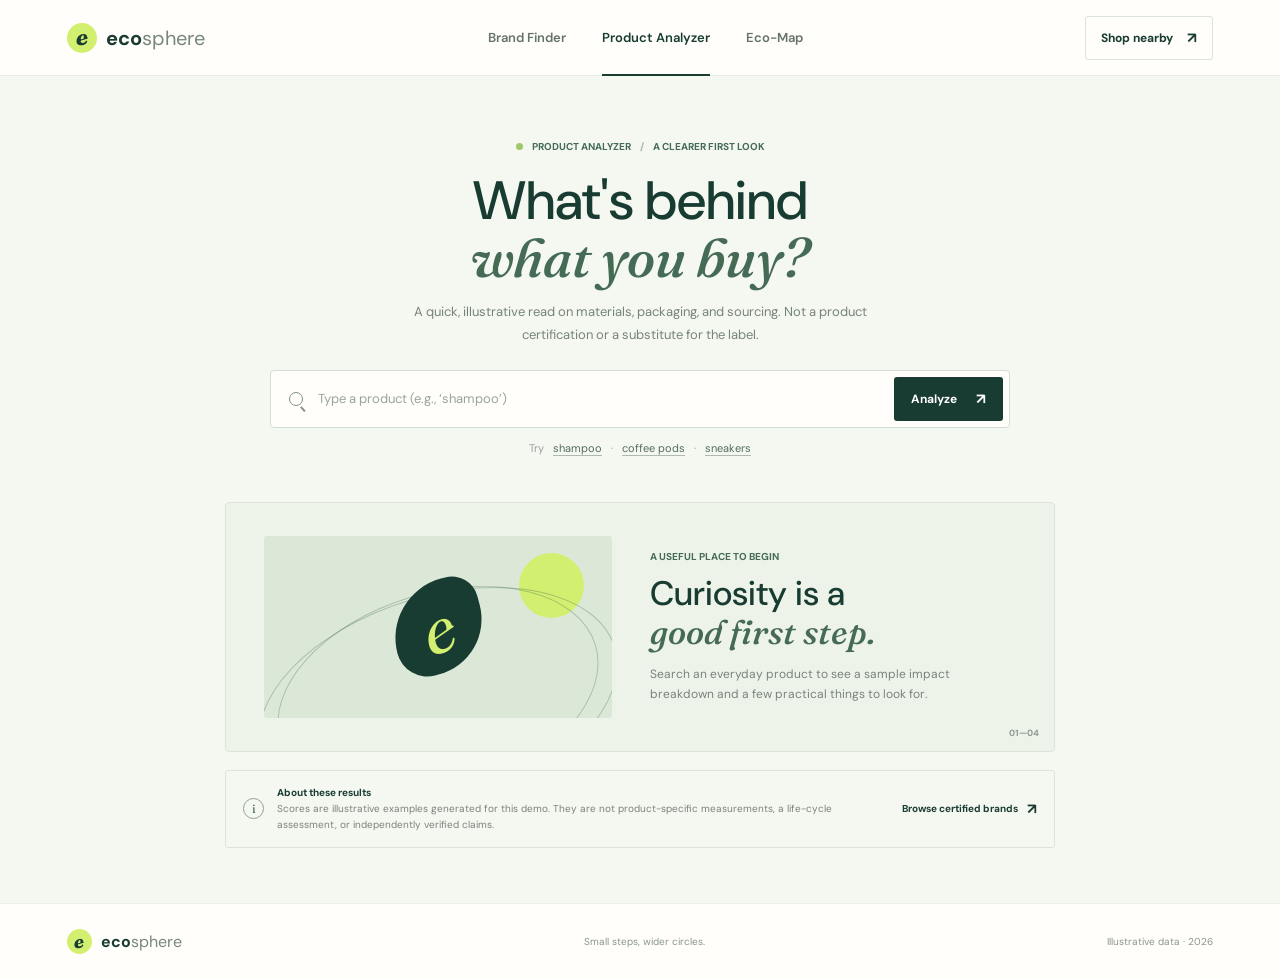
==== analyzer.html @ 040bf847 "initial" ====
<!doctype html>
<html lang="en">
<head>
  <meta charset="utf-8">
  <meta name="viewport" content="width=device-width, initial-scale=1">
  <meta name="theme-color" content="#183c32">
  <meta name="description" content="Explore a sample sustainability breakdown for everyday products.">
  <title>Product Analyzer | EcoSphere</title>
  <link rel="preconnect" href="https://fonts.googleapis.com">
  <link rel="preconnect" href="https://fonts.gstatic.com" crossorigin>
  <link href="https://fonts.googleapis.com/css2?family=DM+Sans:wght@400;500;600;700&family=Fraunces:opsz,wght@9..144,500;9..144,600&display=swap" rel="stylesheet">
  <link rel="stylesheet" href="styles.css">
  <script src="app.js" defer></script>
</head>
<body>
  <header class="site-header">
    <a class="wordmark" href="index.html" aria-label="EcoSphere home"><span class="brand-mark" aria-hidden="true">e</span><span>eco<span class="wordmark-light">sphere</span></span></a>
    <button class="menu-toggle" type="button" aria-label="Open navigation" aria-expanded="false" aria-controls="main-nav"><span></span><span></span></button>
    <nav class="main-nav" id="main-nav" aria-label="Main navigation">
      <a class="nav-link" href="index.html">Brand Finder</a>
      <a class="nav-link is-active" aria-current="page" href="analyzer.html">Product Analyzer</a>
      <a class="nav-link" href="eco-map.html">Eco-Map</a>
    </nav>
    <a class="header-cta" href="eco-map.html">Shop nearby <span aria-hidden="true">↗</span></a>
  </header>

  <main class="analyzer-page">
    <section class="analyzer-intro">
      <p class="eyebrow"><span class="eyebrow-dot"></span> Product Analyzer <span class="eyebrow-divider">/</span> A clearer first look</p>
      <h1>What's behind<br><em>what you buy?</em></h1>
      <p class="analyzer-lead">A quick, illustrative read on materials, packaging, and sourcing. Not a product certification or a substitute for the label.</p>
      <form class="analyzer-search" id="product-search-form">
        <span class="search-icon" aria-hidden="true"></span>
        <label class="sr-only" for="product-search">Search a product</label>
        <input id="product-search" type="search" placeholder="Type a product (e.g., ‘shampoo’)" autocomplete="off" required>
        <button class="button button-dark" type="submit">Analyze <span aria-hidden="true">↗</span></button>
      </form>
      <div class="suggestions"><span>Try</span><button type="button" data-suggestion="shampoo">shampoo</button><span>·</span><button type="button" data-suggestion="coffee pods">coffee pods</button><span>·</span><button type="button" data-suggestion="sneakers">sneakers</button></div>
    </section>
    <section class="analyzer-results" id="analyzer-results" aria-live="polite" aria-busy="false">
      <div class="analyzer-placeholder" id="analyzer-placeholder">
        <div class="placeholder-art" aria-hidden="true"><span class="placeholder-sun"></span><span class="placeholder-line placeholder-line-one"></span><span class="placeholder-line placeholder-line-two"></span><span class="placeholder-leaf">e</span></div>
        <div><p class="eyebrow">A useful place to begin</p><h2>Curiosity is a<br><em>good first step.</em></h2><p>Search an everyday product to see a sample impact breakdown and a few practical things to look for.</p></div>
        <span class="placeholder-index">01—04</span>
      </div>
      <article class="analysis-card" id="analysis-card" hidden></article>
    </section>
    <section class="method-note"><span class="method-icon">i</span><p><strong>About these results</strong><br>Scores are illustrative examples generated for this demo. They are not product-specific measurements, a life-cycle assessment, or independently verified claims.</p><a href="index.html#brand-finder" class="text-link">Browse certified brands <span aria-hidden="true">↗</span></a></section>
  </main>
  <footer class="site-footer"><a class="wordmark wordmark-footer" href="index.html"><span class="brand-mark" aria-hidden="true">e</span><span>eco<span class="wordmark-light">sphere</span></span></a><span>Small steps, wider circles.</span><span>Illustrative data · 2026</span></footer>
</body>
</html>
---- styles.css ----
:root {
  color-scheme: light;
  --forest: #183c32;
  --forest-dark: #102a24;
  --moss: #456b55;
  --lime: #d3ef70;
  --paper: #f5f7f1;
  --white: #fffefa;
  --ink: #1c2a23;
  --muted: #748078;
  --line: #dce3d8;
  --coral: #e78369;
  --font-body: "DM Sans", "Avenir Next", sans-serif;
  --font-display: "Fraunces", Georgia, serif;
}

* { box-sizing: border-box; }
html { scroll-behavior: smooth; }
body { margin: 0; background: var(--paper); color: var(--ink); font-family: var(--font-body); font-size: 15px; -webkit-font-smoothing: antialiased; }
a { color: inherit; text-decoration: none; }
button, input { color: inherit; font: inherit; }
button { cursor: pointer; }
.sr-only { position: absolute; width: 1px; height: 1px; padding: 0; margin: -1px; overflow: hidden; clip: rect(0,0,0,0); white-space: nowrap; border: 0; }

.site-header { position: sticky; z-index: 20; top: 0; display: flex; align-items: center; justify-content: space-between; height: 76px; padding: 0 5.2%; background: var(--white); border-bottom: 1px solid rgba(24,60,50,.09); }
.wordmark { display: inline-flex; align-items: center; gap: 9px; color: var(--forest); font-size: 20px; font-weight: 700; letter-spacing: 0; }
.wordmark-light { color: #78877b; font-weight: 400; }
.brand-mark { display: grid; width: 30px; height: 30px; place-items: center; border-radius: 50%; background: var(--lime); color: var(--forest); font-family: var(--font-display); font-size: 23px; font-style: italic; line-height: 1; }
.main-nav { display: flex; align-items: center; gap: 36px; height: 100%; }
.nav-link { position: relative; display: grid; align-items: center; height: 100%; color: #65736b; font-size: 13px; font-weight: 600; transition: color .18s ease; }
.nav-link:hover, .nav-link.is-active { color: var(--forest); }
.nav-link.is-active::after { position: absolute; right: 0; bottom: -1px; left: 0; height: 2px; background: var(--forest); content: ""; }
.header-cta { display: inline-flex; align-items: center; gap: 14px; padding: 11px 15px; border: 1px solid var(--line); border-radius: 3px; color: var(--forest); font-size: 12px; font-weight: 700; transition: background .2s ease, border-color .2s ease; }
.header-cta:hover { border-color: var(--lime); background: var(--lime); }
.header-cta span, .button span, .text-link span { font-size: 15px; }
.menu-toggle { display: none; }

.hero { position: relative; display: flex; min-height: 558px; align-items: center; overflow: hidden; background: var(--forest-dark); color: white; }
.hero-photo, .hero-shade { position: absolute; inset: 0; }
.hero-photo { background-image: url("https://images.unsplash.com/photo-1470252649378-9c29740c9fa8?auto=format&fit=crop&w=2200&q=85"); background-position: center 54%; background-size: cover; transform: scale(1.015); }
.hero-shade { background: linear-gradient(90deg, rgba(13,40,31,.91) 0%, rgba(13,40,31,.74) 43%, rgba(13,40,31,.15) 100%), linear-gradient(0deg, rgba(11,31,24,.34), transparent 40%); }
.hero-content { position: relative; width: min(760px, 80%); margin: 0 0 5px 10%; animation: rise-in .7s both; }
.eyebrow { display: flex; align-items: center; gap: 9px; margin: 0 0 21px; color: var(--moss); font-size: 10px; font-weight: 700; letter-spacing: 0; text-transform: uppercase; }
.eyebrow-light { color: rgba(255,255,255,.82); }
.eyebrow-dot { width: 7px; height: 7px; border-radius: 50%; background: #9dc96a; }
.hero h1, .analyzer-intro h1, .map-title h1 { margin: 0; font-size: clamp(42px, 5.4vw, 72px); font-weight: 500; letter-spacing: 0; line-height: 1.06; }
h1 em, h2 em, .closing-band em { color: var(--lime); font-family: var(--font-display); font-weight: 500; }
.hero-copy { max-width: 470px; margin: 22px 0 28px; color: rgba(255,255,255,.8); font-size: 15px; line-height: 1.75; }
.hero-actions { display: flex; align-items: center; gap: 25px; }
.button { display: inline-flex; min-height: 46px; align-items: center; justify-content: center; gap: 19px; padding: 0 17px; border: 0; border-radius: 3px; font-size: 12px; font-weight: 700; transition: transform .18s ease, background .18s ease; }
.button:hover { transform: translateY(-2px); }
.button-lime { background: var(--lime); color: var(--forest); }
.button-lime:hover { background: #def88b; }
.button-dark { background: var(--forest); color: white; }
.button-dark:hover { background: var(--moss); }
.text-link { display: inline-flex; align-items: center; gap: 9px; color: var(--forest); font-size: 12px; font-weight: 700; }
.text-link-light { color: white; }
.hero-footnote { position: absolute; bottom: 25px; left: 5.2%; display: flex; align-items: center; gap: 17px; color: rgba(255,255,255,.72); font-size: 10px; }
.hero-footnote span:first-child { color: var(--lime); font-weight: 700; letter-spacing: 0; }
.hero-index { position: absolute; right: 5.2%; bottom: 25px; color: white; font-size: 12px; font-weight: 700; }
.hero-index span { margin: 0 7px; color: rgba(255,255,255,.5); }
.trust-strip { display: flex; min-height: 89px; align-items: center; justify-content: space-between; gap: 20px; padding: 18px 8.5%; border-bottom: 1px solid var(--line); background: #ebf1e7; }
.trust-strip > p { max-width: 180px; margin: 0; color: var(--forest); font-size: 12px; font-weight: 700; }
.trust-labels { display: flex; align-items: center; gap: clamp(20px, 5vw, 66px); }
.trust-labels > span { display: inline-flex; align-items: center; gap: 9px; color: #42584a; font-size: 12px; font-weight: 600; white-space: nowrap; }
.trust-symbol { display: grid; width: 24px; height: 24px; place-items: center; border: 1.5px solid var(--moss); border-radius: 50%; color: var(--moss); font-family: var(--font-display); font-size: 14px; }
.trust-symbol-leaf { border: 0; font-size: 22px; }
.trust-symbol-fair { border-radius: 3px; }
.demo-note { color: var(--muted); font-size: 10px; text-align: right; }

.section-pad { padding: 91px 9% 76px; }
.section-heading { display: flex; align-items: end; justify-content: space-between; gap: 30px; margin-bottom: 39px; }
.section-heading .eyebrow { margin-bottom: 15px; }
.section-heading h2, .analyzer-placeholder h2 { margin: 0; color: var(--forest); font-size: 43px; font-weight: 500; letter-spacing: 0; line-height: 1.12; }
.section-heading h2 em, .analyzer-placeholder h2 em, .map-title h1 em { color: var(--moss); }
.section-intro { max-width: 330px; margin: 0 0 3px; color: #6e7c72; font-size: 13px; line-height: 1.8; }
.directory-tools { display: flex; align-items: center; justify-content: space-between; gap: 20px; margin-bottom: 24px; }
.search-field { display: flex; width: min(340px, 100%); height: 43px; align-items: center; gap: 11px; padding: 0 12px; border: 1px solid var(--line); border-radius: 3px; background: var(--white); }
.search-field:focus-within, .analyzer-search:focus-within, .location-search:focus-within { border-color: var(--moss); box-shadow: 0 0 0 3px rgba(69,107,85,.12); }
.search-icon { position: relative; display: inline-block; flex: 0 0 14px; width: 14px; height: 14px; border: 1.6px solid currentColor; border-radius: 50%; color: #839087; }
.search-icon::after { position: absolute; right: -5px; bottom: -3px; width: 6px; height: 1.6px; background: currentColor; content: ""; transform: rotate(48deg); transform-origin: left center; }
.search-field input, .analyzer-search input, .location-search input { width: 100%; min-width: 0; border: 0; outline: 0; background: transparent; font-size: 12px; }
.search-field input::placeholder, .analyzer-search input::placeholder { color: #9aa39c; }
.search-field kbd { padding: 3px 5px; border: 1px solid #e6e9e3; border-radius: 2px; color: #8b948d; font-family: inherit; font-size: 10px; white-space: nowrap; }
.filter-group { display: flex; flex-wrap: wrap; gap: 7px; }
.filter-chip { display: inline-flex; min-height: 34px; align-items: center; gap: 8px; padding: 0 11px; border: 1px solid var(--line); border-radius: 3px; background: transparent; color: #627066; font-size: 11px; font-weight: 600; transition: all .18s ease; }
.filter-chip:hover { border-color: var(--moss); }
.filter-chip.is-selected { border-color: var(--forest); background: var(--forest); color: white; }
.filter-chip span { color: var(--lime); font-size: 10px; }
.result-line { display: flex; justify-content: space-between; margin-bottom: 12px; color: #839087; font-size: 10px; }
.brand-grid { display: grid; grid-template-columns: repeat(3, minmax(0,1fr)); gap: 13px; }
.brand-card { position: relative; display: flex; min-height: 218px; flex-direction: column; padding: 19px 19px 16px; border: 1px solid var(--line); border-radius: 4px; background: var(--white); transition: transform .2s ease, box-shadow .2s ease; animation: rise-in .4s both; }
.brand-card:hover { box-shadow: 0 12px 30px rgba(24,60,50,.08); transform: translateY(-3px); }
.brand-card-top { display: flex; align-items: flex-start; justify-content: space-between; }
.brand-monogram { display: grid; width: 39px; height: 39px; place-items: center; border-radius: 50%; background: #e9f1dc; color: var(--forest); font-family: var(--font-display); font-size: 19px; font-style: italic; }
.brand-card:nth-child(3n + 2) .brand-monogram { background: #f8e6d9; color: #a5533d; }
.brand-card:nth-child(3n) .brand-monogram { background: #e1ecea; color: #37665e; }
.brand-card-link { color: #8c9890; font-size: 16px; transition: color .18s ease, transform .18s ease; }
.brand-card-link:hover { color: var(--forest); transform: translate(2px,-2px); }
.brand-card h3 { margin: 16px 0 4px; color: var(--forest); font-size: 16px; font-weight: 700; }
.brand-industry { margin: 0; color: #7d8981; font-size: 11px; }
.brand-badges { display: flex; flex-wrap: wrap; gap: 6px; margin-top: auto; padding-top: 16px; }
.brand-badge { display: inline-flex; align-items: center; gap: 5px; padding: 5px 7px; border-radius: 2px; background: #edf2e8; color: #45624a; font-size: 9px; font-weight: 700; }
.badge-mark { display: inline-grid; width: 13px; height: 13px; place-items: center; border: 1px solid currentColor; border-radius: 50%; font-family: var(--font-display); font-size: 9px; }
.empty-state { padding: 60px 20px; text-align: center; }
.empty-state[hidden], .analysis-card[hidden] { display: none; }
.empty-icon { color: var(--moss); font-family: var(--font-display); font-size: 35px; }
.empty-state h3 { margin: 12px 0 6px; color: var(--forest); font-size: 17px; }
.empty-state p { margin: 0 0 15px; color: var(--muted); font-size: 12px; }
.directory-bottom { display: flex; align-items: center; justify-content: space-between; gap: 18px; margin-top: 24px; padding-top: 17px; border-top: 1px solid var(--line); color: #7c8980; font-size: 11px; }
.closing-band { display: flex; min-height: 178px; align-items: center; justify-content: space-between; gap: 25px; padding: 35px 9%; background: var(--forest); color: white; }
.closing-mark { display: grid; width: 58px; height: 58px; flex: 0 0 auto; place-items: center; border-radius: 50%; background: var(--lime); color: var(--forest); font-family: var(--font-display); font-size: 42px; font-style: italic; }
.closing-band p { margin: 0 auto 0 0; font-family: var(--font-display); font-size: 25px; line-height: 1.3; }
.closing-band em { color: var(--lime); }
.site-footer { display: flex; min-height: 76px; align-items: center; justify-content: space-between; gap: 18px; padding: 16px 5.2%; border-top: 1px solid rgba(24,60,50,.08); background: var(--white); color: #8a958d; font-size: 10px; }
.wordmark-footer { font-size: 16px; }
.wordmark-footer .brand-mark { width: 25px; height: 25px; font-size: 19px; }

.analyzer-page { min-height: calc(100vh - 152px); padding: 64px 8% 55px; }
.analyzer-intro { max-width: 740px; margin: 0 auto; text-align: center; }
.analyzer-intro .eyebrow { justify-content: center; margin-bottom: 19px; }
.eyebrow-divider { color: #a8b1aa; }
.analyzer-intro h1 { color: var(--forest); font-size: 54px; }
.analyzer-intro h1 em { color: var(--moss); }
.analyzer-lead { max-width: 500px; margin: 14px auto 23px; color: #77847a; font-size: 13px; line-height: 1.75; }
.analyzer-search { display: flex; height: 58px; align-items: center; gap: 13px; padding: 6px 6px 6px 18px; border: 1px solid #d5ded2; border-radius: 4px; background: var(--white); transition: border-color .18s ease, box-shadow .18s ease; text-align: left; }
.analyzer-search input { flex: 1; font-size: 13px; }
.analyzer-search .button { min-height: 44px; }
.suggestions { display: flex; justify-content: center; gap: 9px; margin-top: 13px; color: #99a29b; font-size: 11px; }
.suggestions button { padding: 0; border: 0; border-bottom: 1px solid #aeb9af; background: transparent; color: #536e59; font-size: 11px; }
.suggestions button:hover { color: var(--forest); border-color: var(--forest); }
.analyzer-results { max-width: 830px; margin: 46px auto 0; }
.analyzer-placeholder { position: relative; display: grid; min-height: 250px; grid-template-columns: 1fr 1.05fr; align-items: center; gap: 38px; overflow: hidden; padding: 30px 38px; border: 1px solid var(--line); border-radius: 4px; background: #eef3e9; animation: rise-in .6s both; }
.analyzer-placeholder .eyebrow { margin-bottom: 12px; }
.analyzer-placeholder h2 { font-size: 34px; }
.analyzer-placeholder > div:last-of-type > p:last-child { max-width: 350px; margin: 12px 0 0; color: #77847a; font-size: 12px; line-height: 1.7; }
.placeholder-art { position: relative; display: grid; min-height: 182px; place-items: center; overflow: hidden; border-radius: 3px; background: #dce8d7; }
.placeholder-sun { position: absolute; top: 17px; right: 28px; width: 65px; height: 65px; border-radius: 50%; background: var(--lime); }
.placeholder-line { position: absolute; bottom: -75px; width: 330px; height: 200px; border: 1px solid rgba(69,107,85,.33); border-radius: 50%; transform: rotate(-17deg); }
.placeholder-line-two { bottom: -88px; width: 370px; height: 210px; }
.placeholder-leaf { position: relative; display: grid; width: 92px; height: 92px; place-items: center; border-radius: 70% 30% 65% 35%; background: var(--forest); color: var(--lime); font-family: var(--font-display); font-size: 71px; font-style: italic; transform: rotate(-15deg); }
.placeholder-index { position: absolute; right: 15px; bottom: 12px; color: #8e9b90; font-size: 9px; font-weight: 700; }
.analysis-card { overflow: hidden; border: 1px solid var(--line); border-radius: 4px; background: var(--white); animation: rise-in .4s both; }
.analysis-top { display: flex; align-items: flex-start; justify-content: space-between; gap: 25px; padding: 23px 26px; border-bottom: 1px solid var(--line); }
.analysis-top .eyebrow { margin-bottom: 9px; }
.analysis-top h2 { margin: 0; color: var(--forest); font-family: var(--font-display); font-size: 30px; font-weight: 500; text-transform: capitalize; }
.score-block { display: flex; align-items: center; gap: 11px; }
.score-ring { display: grid; width: 58px; height: 58px; flex: 0 0 auto; place-items: center; border-radius: 50%; background: conic-gradient(var(--moss) calc(var(--score) * 1%), #e7ece3 0); }
.score-ring::before { display: grid; width: 46px; height: 46px; place-items: center; border-radius: 50%; background: var(--white); color: var(--forest); content: attr(data-score); font-size: 15px; font-weight: 700; }
.score-label { color: #78847b; font-size: 10px; line-height: 1.5; }
.score-label strong { display: block; color: var(--forest); font-size: 11px; }
.analysis-summary { margin: 0; padding: 17px 26px 19px; color: #637168; font-size: 12px; line-height: 1.7; }
.metric-grid { display: grid; grid-template-columns: repeat(3,1fr); border-top: 1px solid var(--line); border-bottom: 1px solid var(--line); }
.metric-item { padding: 17px 21px; border-right: 1px solid var(--line); }
.metric-item:last-child { border-right: 0; }
.metric-head { display: flex; justify-content: space-between; gap: 8px; color: #526157; font-size: 10px; font-weight: 600; }
.metric-head strong { color: var(--forest); }
.metric-track { height: 4px; margin-top: 10px; overflow: hidden; border-radius: 4px; background: #e9eee6; }
.metric-fill { height: 100%; border-radius: inherit; background: #86aa67; }
.analysis-details { display: grid; grid-template-columns: 1fr 1fr; gap: 25px; padding: 20px 26px 22px; }
.analysis-details h3 { margin: 0 0 10px; color: var(--forest); font-size: 11px; }
.analysis-details ul { display: grid; gap: 8px; margin: 0; padding: 0; list-style: none; }
.analysis-details li { display: flex; gap: 8px; color: #718076; font-size: 10px; line-height: 1.55; }
.analysis-details li::before { flex: 0 0 auto; color: #719255; content: "+"; font-weight: 700; }
.analysis-details .caution-list li::before { color: var(--coral); content: "!"; }
.method-note { display: flex; max-width: 830px; align-items: center; gap: 13px; margin: 18px auto 0; padding: 14px 17px; border: 1px solid var(--line); border-radius: 3px; color: #78847b; font-size: 10px; line-height: 1.6; }
.method-icon { display: grid; width: 21px; height: 21px; flex: 0 0 auto; place-items: center; border: 1px solid #91a18e; border-radius: 50%; color: var(--moss); font-family: var(--font-display); font-size: 12px; }
.method-note p { flex: 1; margin: 0; }
.method-note strong { color: var(--forest); }
.method-note .text-link { flex: 0 0 auto; font-size: 10px; }

.map-body { overflow: hidden; }
.map-page { display: grid; height: calc(100vh - 152px); min-height: 570px; grid-template-columns: minmax(360px, 39%) 1fr; }
.map-sidebar { z-index: 1; display: flex; flex-direction: column; overflow: auto; padding: 29px clamp(23px,3vw,44px) 18px; background: var(--paper); }
.map-title .eyebrow { margin-bottom: 11px; }
.map-title h1 { color: var(--forest); font-size: 39px; }
.map-title > p:last-child { max-width: 330px; margin: 12px 0 17px; color: #768379; font-size: 11px; line-height: 1.65; }
.location-search { display: flex; height: 43px; flex: 0 0 auto; align-items: center; gap: 11px; padding: 0 12px; border: 1px solid var(--line); border-radius: 3px; background: var(--white); transition: border-color .18s ease, box-shadow .18s ease; }
.location-search input { font-size: 11px; }
.location-search > button { border: 0; background: transparent; color: var(--forest); font-size: 17px; }
.map-controls { padding: 18px 0 14px; border-bottom: 1px solid var(--line); }
.map-filter-label { display: flex; justify-content: space-between; margin-bottom: 10px; color: #77847a; font-size: 10px; font-weight: 700; }
.map-filter-label span:last-child { font-weight: 500; }
.map-filter-buttons { display: flex; flex-wrap: wrap; gap: 7px; }
.map-filter { display: inline-flex; min-height: 31px; align-items: center; gap: 6px; padding: 0 9px; border: 1px solid var(--line); border-radius: 3px; background: transparent; color: #647168; font-size: 10px; font-weight: 600; }
.map-filter:hover, .map-filter.is-selected { border-color: var(--forest); color: var(--forest); }
.map-filter.is-selected { background: #e8efe2; }
.map-filter span:last-child { color: #859287; font-size: 9px; }
.legend-dot { width: 7px; height: 7px; border-radius: 50%; background: #618c57; }
.dot-online { background: #dd866b; }
.map-list { display: grid; align-content: start; }
.place-card { display: grid; grid-template-columns: 35px 1fr auto; gap: 11px; padding: 15px 0; border-bottom: 1px solid var(--line); cursor: pointer; transition: padding .18s ease; }
.place-card:hover, .place-card.is-focused { padding-right: 5px; padding-left: 5px; background: rgba(232,239,226,.65); }
.place-icon { display: grid; width: 33px; height: 33px; place-items: center; border-radius: 50%; background: #e3eedb; color: #527b4a; font-size: 12px; }
.place-icon.online { background: #f7e8dc; color: #a55e45; }
.place-info h2 { margin: 1px 0 4px; color: var(--forest); font-size: 12px; }
.place-info p { margin: 0; color: #849087; font-size: 10px; line-height: 1.5; }
.place-type { display: inline-block; margin-top: 6px; color: #618359; font-size: 9px; font-weight: 700; }
.place-type.online-type { color: #b56c52; }
.place-arrow { align-self: center; color: #8c978f; font-size: 15px; }
.map-disclaimer { display: flex; gap: 8px; margin: auto 0 0; padding-top: 13px; color: #89948c; font-size: 9px; line-height: 1.55; }
.map-disclaimer span { display: grid; width: 14px; height: 14px; flex: 0 0 auto; place-items: center; border: 1px solid #a8b2a9; border-radius: 50%; font-family: var(--font-display); }
.map-panel { position: relative; min-width: 0; background: #e2e9dc; }
#eco-map { position: absolute; inset: 0; background: #e2e9dc; }
.map-attribution-note { position: absolute; z-index: 400; bottom: 14px; left: 14px; padding: 7px 10px; border: 1px solid rgba(24,60,50,.1); border-radius: 3px; background: rgba(255,254,250,.94); color: #53665a; font-size: 9px; }
.map-zoom-note { position: absolute; z-index: 400; top: 15px; right: 15px; display: flex; align-items: center; gap: 9px; padding: 9px 11px; border-radius: 3px; background: rgba(255,254,250,.94); color: #627168; font-size: 9px; line-height: 1.5; }
.map-compass { display: grid; width: 25px; height: 25px; place-items: center; border: 1px solid #c8d2c7; border-radius: 50%; color: var(--forest); font-size: 9px; font-weight: 700; }
.leaflet-container { font-family: var(--font-body); }
.eco-marker { display: grid; width: 31px; height: 31px; place-items: center; border: 2px solid white; border-radius: 50% 50% 50% 4px; background: #618c57; box-shadow: 0 2px 6px rgba(16,42,36,.26); color: white; font-size: 11px; transform: rotate(-45deg); }
.eco-marker span { transform: rotate(45deg); }
.eco-marker.online-marker { background: #dd866b; }
.leaflet-popup-content-wrapper { border-radius: 3px; }
.leaflet-popup-content { margin: 12px 15px; color: #59695f; font-family: var(--font-body); font-size: 11px; line-height: 1.55; }
.leaflet-popup-content strong { color: var(--forest); font-size: 12px; }
.leaflet-popup-content a { color: var(--forest); font-weight: 700; }

@keyframes rise-in { from { opacity: 0; transform: translateY(10px); } to { opacity: 1; transform: translateY(0); } }
@media (prefers-reduced-motion: reduce) { *, *::before, *::after { scroll-behavior: auto !important; animation-duration: .01ms !important; animation-iteration-count: 1 !important; transition-duration: .01ms !important; } }

@media (max-width: 900px) {
  .site-header { padding: 0 4%; }
  .main-nav { gap: 20px; }
  .header-cta { gap: 8px; padding: 10px; }
  .trust-strip { padding-right: 5%; padding-left: 5%; }
  .trust-labels { gap: 20px; }
  .demo-note { max-width: 115px; line-height: 1.4; }
  .section-pad { padding-right: 6%; padding-left: 6%; }
  .directory-tools { align-items: flex-start; flex-direction: column; }
  .brand-grid { grid-template-columns: repeat(2,minmax(0,1fr)); }
  .map-page { grid-template-columns: minmax(330px, 43%) 1fr; }
  .map-sidebar { padding-right: 22px; padding-left: 22px; }
}
@media (max-width: 640px) {
  .site-header { height: 65px; }
  .wordmark { font-size: 18px; }
  .brand-mark { width: 27px; height: 27px; font-size: 21px; }
  .menu-toggle { display: flex; width: 36px; height: 36px; flex-direction: column; align-items: center; justify-content: center; gap: 5px; order: 3; border: 1px solid var(--line); border-radius: 3px; background: transparent; }
  .menu-toggle span { width: 15px; height: 1.5px; background: var(--forest); }
  .main-nav { position: absolute; top: 64px; right: 0; left: 0; display: none; height: auto; flex-direction: column; align-items: stretch; gap: 0; padding: 7px 5% 13px; border-bottom: 1px solid var(--line); background: var(--white); }
  .main-nav.is-open { display: flex; }
  .nav-link { min-height: 44px; }
  .nav-link.is-active::after { right: auto; width: 38px; }
  .header-cta { margin-left: auto; margin-right: 10px; padding: 9px; font-size: 10px; }
  .hero { min-height: 500px; align-items: center; }
  .hero-photo { background-position: 58% center; }
  .hero-shade { background: linear-gradient(90deg,rgba(13,40,31,.84),rgba(13,40,31,.42)),linear-gradient(0deg,rgba(11,31,24,.44),transparent 55%); }
  .hero-content { width: 88%; margin: -4px 0 0 6%; }
  .hero h1 { font-size: 44px; }
  .hero-copy { max-width: 360px; font-size: 13px; }
  .hero-actions { align-items: flex-start; flex-direction: column; gap: 17px; }
  .hero-footnote { bottom: 21px; left: 6%; gap: 9px; font-size: 9px; }
  .hero-index { right: 6%; bottom: 21px; font-size: 10px; }
  .trust-strip { align-items: flex-start; flex-direction: column; gap: 13px; padding: 20px 6%; }
  .trust-strip > p { max-width: none; }
  .trust-labels { width: 100%; flex-wrap: wrap; gap: 12px 19px; }
  .trust-labels > span { gap: 6px; font-size: 10px; }
  .trust-symbol { width: 21px; height: 21px; font-size: 12px; }
  .demo-note { max-width: none; text-align: left; }
  .section-pad { padding: 59px 6% 52px; }
  .section-heading { align-items: flex-start; flex-direction: column; gap: 13px; margin-bottom: 25px; }
  .section-heading h2 { font-size: 38px; }
  .section-intro { max-width: 420px; font-size: 12px; }
  .directory-tools { gap: 13px; margin-bottom: 17px; }
  .search-field { width: 100%; }
  .filter-group { gap: 6px; }
  .filter-chip { min-height: 31px; padding: 0 8px; font-size: 10px; }
  .result-line { gap: 15px; font-size: 9px; }
  .result-line span:last-child { text-align: right; }
  .brand-grid { grid-template-columns: 1fr; gap: 9px; }
  .brand-card { min-height: 170px; padding: 15px; }
  .brand-card h3 { margin-top: 10px; }
  .brand-badges { padding-top: 12px; }
  .directory-bottom { align-items: flex-start; flex-direction: column; gap: 10px; }
  .closing-band { min-height: 165px; flex-wrap: wrap; padding: 25px 6%; }
  .closing-mark { width: 45px; height: 45px; font-size: 33px; }
  .closing-band p { font-size: 21px; }
  .closing-band .button { width: 100%; }
  .site-footer { min-height: 75px; flex-wrap: wrap; gap: 8px 15px; padding: 14px 6%; }
  .site-footer > span:last-child { margin-left: auto; }
  .analyzer-page { min-height: calc(100vh - 140px); padding: 48px 6% 35px; }
  .analyzer-intro h1 { font-size: 43px; }
  .analyzer-lead { font-size: 12px; }
  .analyzer-search { height: 54px; gap: 9px; padding-left: 13px; }
  .analyzer-search input { font-size: 11px; }
  .analyzer-search .button { min-height: 40px; gap: 8px; padding: 0 11px; font-size: 10px; }
  .suggestions { flex-wrap: wrap; font-size: 10px; }
  .suggestions button { font-size: 10px; }
  .analyzer-results { margin-top: 32px; }
  .analyzer-placeholder { min-height: auto; grid-template-columns: 1fr; gap: 20px; padding: 18px; }
  .placeholder-art { min-height: 145px; }
  .analyzer-placeholder h2 { font-size: 30px; }
  .analysis-top { gap: 12px; padding: 17px; }
  .analysis-top h2 { font-size: 24px; }
  .score-ring { width: 47px; height: 47px; }
  .score-ring::before { width: 37px; height: 37px; font-size: 12px; }
  .score-label { display: none; }
  .analysis-summary { padding: 13px 17px; font-size: 11px; }
  .metric-grid { grid-template-columns: 1fr; }
  .metric-item { padding: 11px 17px; border-right: 0; border-bottom: 1px solid var(--line); }
  .metric-item:last-child { border-bottom: 0; }
  .analysis-details { grid-template-columns: 1fr; gap: 19px; padding: 17px; }
  .method-note { align-items: flex-start; flex-wrap: wrap; padding: 12px; }
  .method-note p { min-width: calc(100% - 40px); }
  .method-note .text-link { margin-left: 34px; }
  .map-body { overflow: auto; }
  .map-page { height: auto; min-height: 0; grid-template-columns: 1fr; }
  .map-sidebar { max-height: none; overflow: visible; padding: 25px 6% 15px; }
  .map-title h1 { font-size: 35px; }
  .map-list { grid-template-columns: 1fr 1fr; column-gap: 14px; }
  .place-card { grid-template-columns: 29px 1fr; gap: 8px; padding: 12px 0; }
  .place-icon { width: 27px; height: 27px; }
  .place-arrow { display: none; }
  .place-info h2 { font-size: 11px; }
  .place-info p { font-size: 9px; }
  .map-disclaimer { margin-top: 8px; }
  .map-panel { min-height: 390px; }
  #eco-map { position: relative; height: 390px; }
  .site-footer { margin-top: 0; }
}
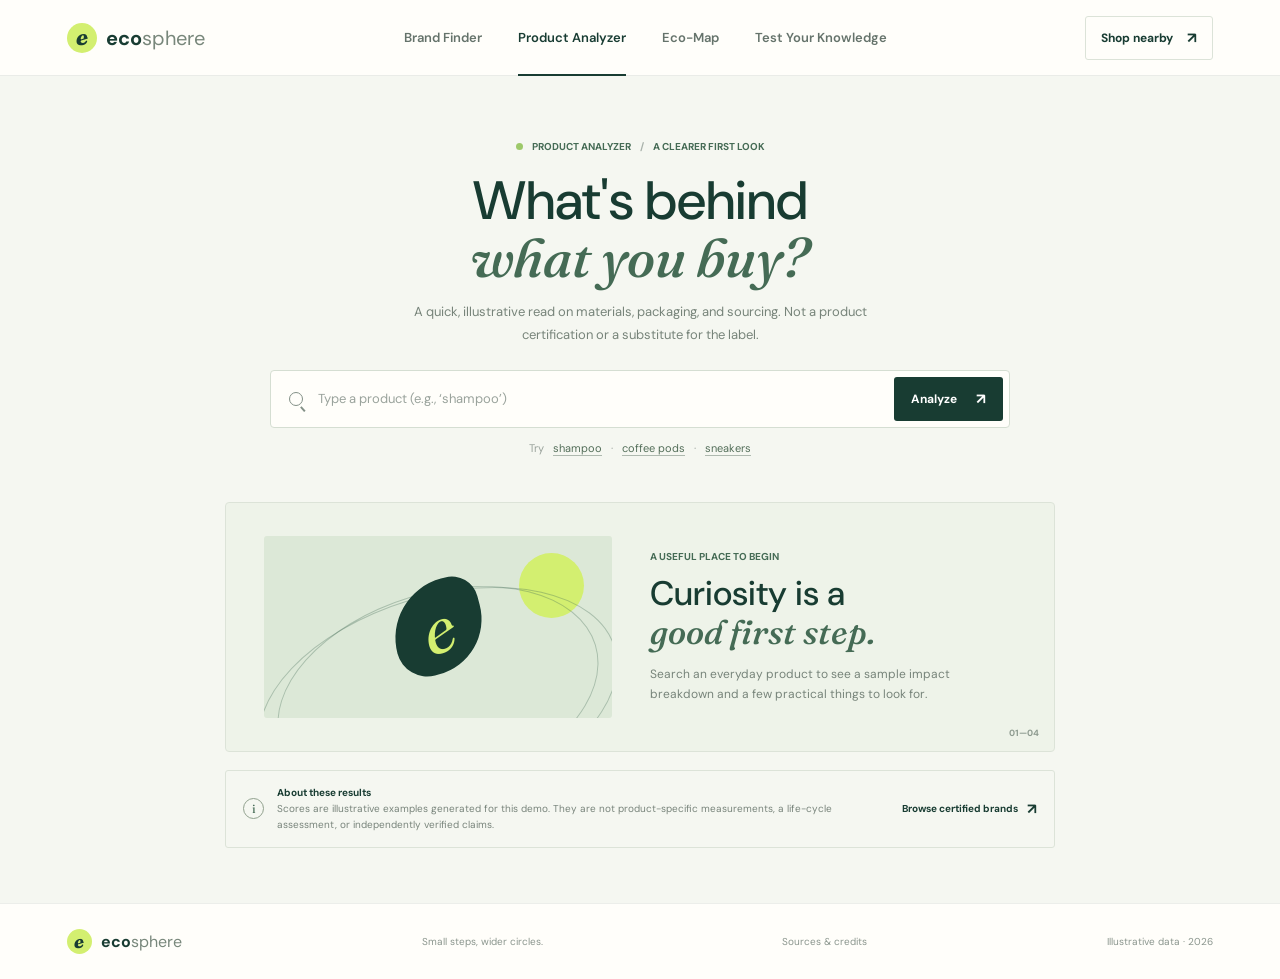
==== commit d30d26ed: "Changes" ====
--- a/analyzer.html
+++ b/analyzer.html
@@ -20,6 +20,7 @@
       <a class="nav-link" href="index.html">Brand Finder</a>
       <a class="nav-link is-active" aria-current="page" href="analyzer.html">Product Analyzer</a>
       <a class="nav-link" href="eco-map.html">Eco-Map</a>
+      <a class="nav-link" href="game.html">Test Your Knowledge</a>
     </nav>
     <a class="header-cta" href="eco-map.html">Shop nearby <span aria-hidden="true">↗</span></a>
   </header>
@@ -47,6 +48,6 @@
     </section>
     <section class="method-note"><span class="method-icon">i</span><p><strong>About these results</strong><br>Scores are illustrative examples generated for this demo. They are not product-specific measurements, a life-cycle assessment, or independently verified claims.</p><a href="index.html#brand-finder" class="text-link">Browse certified brands <span aria-hidden="true">↗</span></a></section>
   </main>
-  <footer class="site-footer"><a class="wordmark wordmark-footer" href="index.html"><span class="brand-mark" aria-hidden="true">e</span><span>eco<span class="wordmark-light">sphere</span></span></a><span>Small steps, wider circles.</span><span>Illustrative data · 2026</span></footer>
+  <footer class="site-footer"><a class="wordmark wordmark-footer" href="index.html"><span class="brand-mark" aria-hidden="true">e</span><span>eco<span class="wordmark-light">sphere</span></span></a><span>Small steps, wider circles.</span><a href="sources.html">Sources &amp; credits</a><span>Illustrative data · 2026</span></footer>
 </body>
 </html>
--- a/styles.css
+++ b/styles.css
@@ -37,7 +37,7 @@
 
 .hero { position: relative; display: flex; min-height: 558px; align-items: center; overflow: hidden; background: var(--forest-dark); color: white; }
 .hero-photo, .hero-shade { position: absolute; inset: 0; }
-.hero-photo { background-image: url("https://images.unsplash.com/photo-1470252649378-9c29740c9fa8?auto=format&fit=crop&w=2200&q=85"); background-position: center 54%; background-size: cover; transform: scale(1.015); }
+.hero-photo { width: 100%; height: 100%; object-fit: cover; object-position: center 54%; transform: scale(1.015); }
 .hero-shade { background: linear-gradient(90deg, rgba(13,40,31,.91) 0%, rgba(13,40,31,.74) 43%, rgba(13,40,31,.15) 100%), linear-gradient(0deg, rgba(11,31,24,.34), transparent 40%); }
 .hero-content { position: relative; width: min(760px, 80%); margin: 0 0 5px 10%; animation: rise-in .7s both; }
 .eyebrow { display: flex; align-items: center; gap: 9px; margin: 0 0 21px; color: var(--moss); font-size: 10px; font-weight: 700; letter-spacing: 0; text-transform: uppercase; }
@@ -214,6 +214,74 @@
 .leaflet-popup-content strong { color: var(--forest); font-size: 12px; }
 .leaflet-popup-content a { color: var(--forest); font-weight: 700; }
 
+.game-page, .sources-page { min-height: calc(100vh - 152px); padding: 62px 8% 70px; }
+.game-intro, .sources-intro { max-width: 760px; margin: 0 auto 34px; text-align: center; }
+.game-intro .eyebrow, .sources-intro .eyebrow { justify-content: center; margin-bottom: 15px; }
+.game-intro h1, .sources-intro h1 { margin: 0; color: var(--forest); font-size: clamp(40px, 5vw, 58px); font-weight: 500; line-height: 1.1; }
+.game-intro h1 em, .sources-intro h1 em { color: var(--moss); }
+.game-intro > p:last-child, .sources-intro > p:last-child { max-width: 570px; margin: 15px auto 0; color: #77847a; font-size: 13px; line-height: 1.75; }
+.game-card { max-width: 760px; margin: 0 auto; overflow: hidden; border: 1px solid var(--line); border-radius: 5px; background: var(--white); box-shadow: 0 16px 44px rgba(24,60,50,.06); }
+.game-topline { display: flex; align-items: center; justify-content: space-between; gap: 18px; padding: 18px 24px; border-bottom: 1px solid var(--line); background: #eef3e9; color: #617267; font-size: 11px; font-weight: 700; }
+.game-progress { width: min(230px, 42%); height: 7px; overflow: hidden; border-radius: 10px; background: #dce5d8; }
+.game-progress span { display: block; width: 0; height: 100%; border-radius: inherit; background: #78a45e; transition: width .3s ease; }
+.game-content { min-height: 325px; padding: 32px clamp(20px, 5vw, 42px) 36px; }
+.game-welcome, .game-finish { display: grid; min-height: 250px; align-content: center; justify-items: center; text-align: center; }
+.game-spark { display: grid; width: 61px; height: 61px; margin-bottom: 14px; place-items: center; border-radius: 50%; background: #e8f0dd; color: var(--forest); font-family: var(--font-display); font-size: 31px; }
+.game-welcome h2, .game-finish h2 { margin: 0; color: var(--forest); font-family: var(--font-display); font-size: 31px; font-weight: 500; }
+.game-welcome p, .game-finish p { max-width: 490px; margin: 12px auto 22px; color: #77847a; font-size: 13px; line-height: 1.7; }
+.game-question-label { margin: 0 0 11px; color: #728078; font-size: 10px; font-weight: 700; letter-spacing: .08em; text-transform: uppercase; }
+.game-question { margin: 0 0 22px; color: var(--forest); font-family: var(--font-display); font-size: clamp(24px, 3.2vw, 32px); font-weight: 500; line-height: 1.25; }
+.game-answers { display: grid; gap: 9px; }
+.game-answer { display: flex; min-height: 52px; align-items: center; gap: 12px; padding: 11px 14px; border: 1px solid var(--line); border-radius: 3px; background: var(--white); color: #405349; font-size: 12px; line-height: 1.5; text-align: left; transition: border-color .16s ease, background .16s ease, transform .16s ease; }
+.game-answer:hover:not(:disabled) { transform: translateY(-1px); border-color: var(--moss); background: #f5f8f1; }
+.game-answer:disabled { cursor: default; }
+.game-answer.is-correct { border-color: #77a45d; background: #edf5e6; }
+.game-answer.is-incorrect { border-color: #d89a83; background: #fbefea; }
+.answer-letter { display: grid; width: 25px; height: 25px; flex: 0 0 auto; place-items: center; border: 1px solid #dce3d8; border-radius: 50%; color: #718078; font-size: 10px; font-weight: 700; }
+.game-feedback { margin: 18px 0 0; padding: 13px 15px; border-left: 3px solid #77a45d; background: #f1f5ed; color: #526357; font-size: 12px; line-height: 1.65; }
+.game-feedback.is-incorrect { border-color: #cf8469; background: #fbf1ed; }
+.game-controls { display: flex; justify-content: flex-end; margin-top: 20px; }
+.game-controls .button { min-width: 130px; }
+.game-controls .button[hidden] { display: none; }
+.game-result { margin: 0 0 8px; color: var(--moss); font-family: var(--font-display); font-size: 54px; }
+.arcade-section { max-width: 960px; margin: 68px auto 0; }
+.arcade-heading { max-width: 590px; margin: 0 auto 24px; text-align: center; }
+.arcade-heading .eyebrow { justify-content: center; margin-bottom: 12px; }
+.arcade-heading h2 { margin: 0; color: var(--forest); font-family: var(--font-display); font-size: clamp(32px, 4vw, 45px); font-weight: 500; line-height: 1.1; }
+.arcade-heading h2 em { color: var(--moss); }
+.arcade-heading > p:last-child { margin: 12px auto 0; color: #77847a; font-size: 13px; line-height: 1.7; }
+.arcade-card { overflow: hidden; border: 1px solid var(--line); border-radius: 5px; background: var(--white); box-shadow: 0 16px 44px rgba(24,60,50,.06); }
+.arcade-topline { display: flex; align-items: center; justify-content: space-between; gap: 16px; padding: 16px 22px; border-bottom: 1px solid var(--line); background: #eef3e9; color: #526357; font-size: 11px; font-weight: 700; }
+.arcade-board-wrap { position: relative; overflow: hidden; background: #f3f6ed; }
+#label-game { display: block; width: 100%; height: auto; touch-action: none; }
+#label-game:focus-visible { outline: 3px solid #83a95f; outline-offset: -3px; }
+.arcade-overlay { position: absolute; inset: 0; display: grid; align-content: center; justify-items: center; padding: 24px; background: rgba(245,247,241,.88); text-align: center; }
+.arcade-overlay[hidden] { display: none; }
+.arcade-overlay-mark { display: grid; width: 48px; height: 48px; margin-bottom: 8px; place-items: center; border-radius: 50%; background: #e8f0dd; color: var(--forest); font-size: 24px; }
+.arcade-overlay h3 { margin: 0; color: var(--forest); font-family: var(--font-display); font-size: 27px; font-weight: 500; }
+.arcade-overlay p { max-width: 390px; margin: 8px 0 0; color: #65736b; font-size: 12px; line-height: 1.6; }
+.arcade-footer { display: flex; align-items: center; justify-content: space-between; gap: 18px; padding: 16px 20px; border-top: 1px solid var(--line); }
+.arcade-legend { display: flex; flex-wrap: wrap; gap: 12px 22px; color: #617267; font-size: 11px; }
+.arcade-legend span { display: inline-flex; align-items: center; gap: 7px; }
+.arcade-legend strong { color: var(--forest); }
+.arcade-legend i { display: grid; width: 20px; height: 20px; place-items: center; border-radius: 50%; font-size: 13px; font-style: normal; font-weight: 700; }
+.legend-good { background: #e5efdc; color: #365c3b; }
+.legend-bad { background: #f8e9e3; color: #8a4734; }
+.arcade-touch-controls { display: none; grid-template: repeat(2, 42px) / repeat(3, 42px); justify-content: center; gap: 5px; padding: 0 0 16px; }
+.arcade-touch-controls button { border: 1px solid var(--line); border-radius: 4px; background: #f3f6ed; color: var(--forest); font-size: 18px; font-weight: 700; touch-action: none; }
+.arcade-touch-controls button:active { background: var(--lime); }
+.arcade-touch-controls [data-direction="up"] { grid-area: 1 / 2; }
+.arcade-touch-controls [data-direction="left"] { grid-area: 2 / 1; }
+.arcade-touch-controls [data-direction="down"] { grid-area: 2 / 2; }
+.arcade-touch-controls [data-direction="right"] { grid-area: 2 / 3; }
+.sources-list { display: grid; max-width: 850px; gap: 12px; margin: 0 auto; }
+.source-item { padding: 19px 21px; border: 1px solid var(--line); border-radius: 4px; background: var(--white); }
+.source-item h2 { margin: 0 0 6px; color: var(--forest); font-size: 14px; }
+.source-item p { margin: 0; color: #738077; font-size: 11px; line-height: 1.7; }
+.source-item a { color: #456b55; text-decoration: underline; text-underline-offset: 2px; }
+.sources-note { max-width: 850px; margin: 20px auto 0; color: #849087; font-size: 10px; line-height: 1.7; }
+.game-page button:focus-visible, .sources-page a:focus-visible { outline: 3px solid #83a95f; outline-offset: 3px; }
+
 @keyframes rise-in { from { opacity: 0; transform: translateY(10px); } to { opacity: 1; transform: translateY(0); } }
 @media (prefers-reduced-motion: reduce) { *, *::before, *::after { scroll-behavior: auto !important; animation-duration: .01ms !important; animation-iteration-count: 1 !important; transition-duration: .01ms !important; } }
 
@@ -229,6 +297,8 @@
   .brand-grid { grid-template-columns: repeat(2,minmax(0,1fr)); }
   .map-page { grid-template-columns: minmax(330px, 43%) 1fr; }
   .map-sidebar { padding-right: 22px; padding-left: 22px; }
+  .main-nav { gap: 15px; }
+  .nav-link { font-size: 11px; }
 }
 @media (max-width: 640px) {
   .site-header { height: 65px; }
@@ -242,7 +312,7 @@
   .nav-link.is-active::after { right: auto; width: 38px; }
   .header-cta { margin-left: auto; margin-right: 10px; padding: 9px; font-size: 10px; }
   .hero { min-height: 500px; align-items: center; }
-  .hero-photo { background-position: 58% center; }
+  .hero-photo { object-position: 58% center; }
   .hero-shade { background: linear-gradient(90deg,rgba(13,40,31,.84),rgba(13,40,31,.42)),linear-gradient(0deg,rgba(11,31,24,.44),transparent 55%); }
   .hero-content { width: 88%; margin: -4px 0 0 6%; }
   .hero h1 { font-size: 44px; }
@@ -277,6 +347,27 @@
   .closing-band .button { width: 100%; }
   .site-footer { min-height: 75px; flex-wrap: wrap; gap: 8px 15px; padding: 14px 6%; }
   .site-footer > span:last-child { margin-left: auto; }
+  .site-footer { justify-content: space-between; }
+  .main-nav .nav-link { font-size: 13px; }
+  .game-page, .sources-page { min-height: calc(100vh - 140px); padding: 43px 6% 45px; }
+  .game-intro, .sources-intro { margin-bottom: 25px; }
+  .game-intro > p:last-child, .sources-intro > p:last-child { font-size: 12px; }
+  .game-topline { padding: 14px 16px; }
+  .game-content { min-height: 300px; padding: 25px 17px; }
+  .game-welcome h2, .game-finish h2 { font-size: 27px; }
+  .game-answer { font-size: 11px; }
+  .arcade-section { margin-top: 48px; }
+  .arcade-topline { gap: 7px; padding: 13px 12px; font-size: 10px; }
+  .arcade-topline span:first-child { max-width: 44%; }
+  .arcade-overlay { padding: 15px; }
+  .arcade-overlay-mark { width: 37px; height: 37px; margin-bottom: 5px; font-size: 19px; }
+  .arcade-overlay h3 { font-size: 22px; }
+  .arcade-overlay p { font-size: 10px; }
+  .arcade-footer { align-items: flex-start; flex-direction: column; padding: 14px; }
+  .arcade-legend { gap: 9px 14px; font-size: 10px; }
+  .arcade-footer .button { width: 100%; }
+  .arcade-touch-controls { display: grid; }
+  .source-item { padding: 16px; }
   .analyzer-page { min-height: calc(100vh - 140px); padding: 48px 6% 35px; }
   .analyzer-intro h1 { font-size: 43px; }
   .analyzer-lead { font-size: 12px; }
